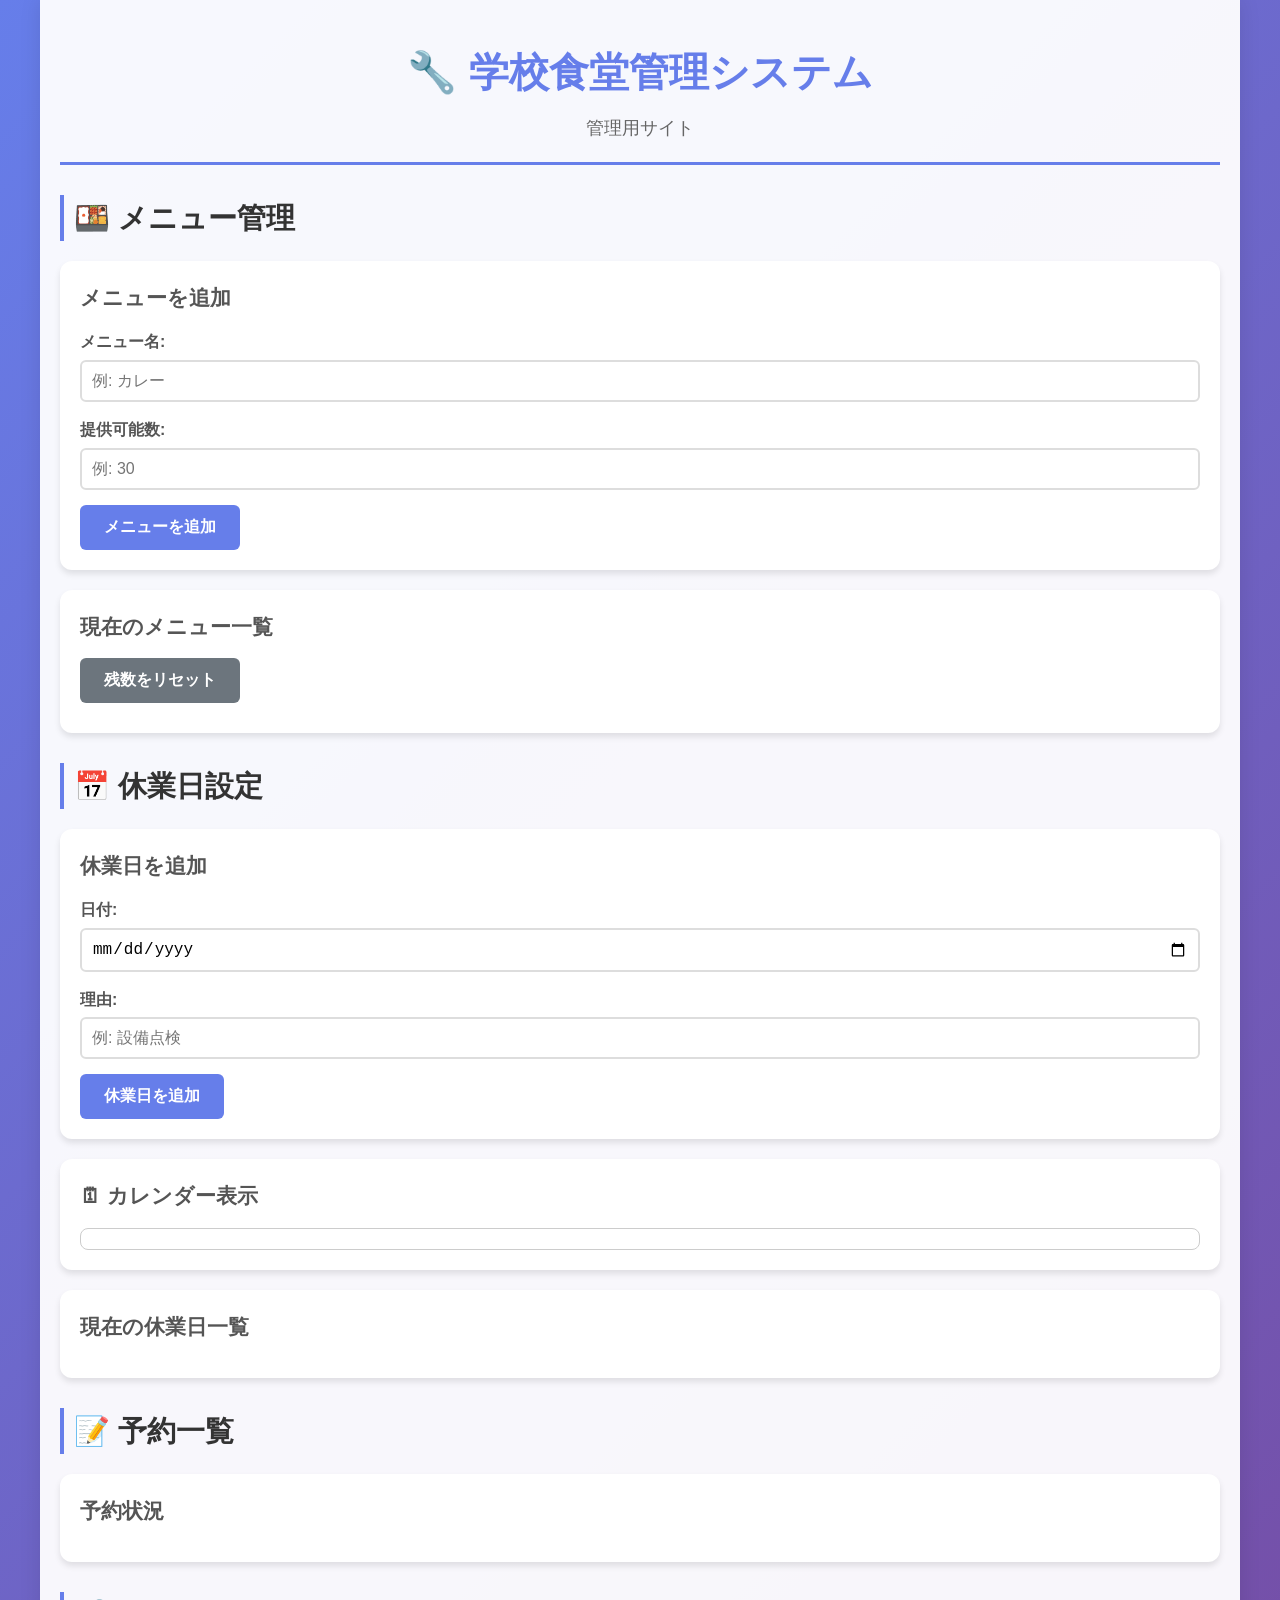
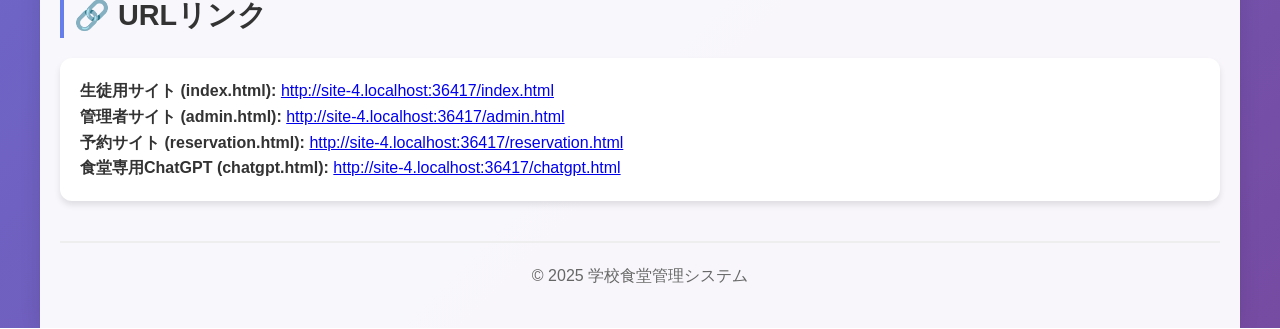
==== admin.html @ 4aa8e53a "Add files via upload" ====
<!DOCTYPE html>
<html lang="ja">
<head>
  <meta charset="UTF-8">
  <meta name="viewport" content="width=device-width, initial-scale=1.0">
  <title>学校食堂 - 管理サイト</title>
  <link rel="stylesheet" href="styles.css">
  <style>
    /* カレンダー用の簡単なデザイン */
    .calendar {
      display: grid;
      grid-template-columns: repeat(7, 1fr);
      gap: 5px;
      text-align: center;
      margin-top: 10px;
      border: 1px solid #ccc;
      padding: 10px;
      border-radius: 8px;
    }
    .calendar div {
      padding: 5px;
    }
    .holiday {
      background-color: #ffcccc;
      border-radius: 6px;
    }
  </style>
</head>
<body>
  <div class="container">
    <header>
      <h1>🔧 学校食堂管理システム</h1>
      <p>管理用サイト</p>
    </header>

    <main>

      <!-- 🔹 メニュー管理 -->
      <section class="admin-section">
        <h2>🍱 メニュー管理</h2>
        <div class="admin-card">
          <h3>メニューを追加</h3>
          <div class="form-group">
            <label for="menu-name">メニュー名:</label>
            <input type="text" id="menu-name" placeholder="例: カレー" required>
          </div>
          <div class="form-group">
            <label for="menu-stock">提供可能数:</label>
            <input type="number" id="menu-stock" placeholder="例: 30" required>
          </div>
          <button onclick="addMenu()" class="btn btn-primary">メニューを追加</button>
        </div>

        <div class="admin-card">
          <h3>現在のメニュー一覧</h3>
          <div style="margin-bottom:10px;">
            <button onclick="resetMenuStocks()" class="btn btn-secondary">残数をリセット</button>
          </div>
          <div id="menu-list"></div>
        </div>
      </section>

      <!-- 🔹 休業日設定 -->
      <section class="admin-section">
        <h2>📅 休業日設定</h2>
        <div class="admin-card">
          <h3>休業日を追加</h3>
          <div class="form-group">
            <label for="holiday-date">日付:</label>
            <input type="date" id="holiday-date" required>
          </div>
          <div class="form-group">
            <label for="holiday-reason">理由:</label>
            <input type="text" id="holiday-reason" placeholder="例: 設備点検" required>
          </div>
          <button onclick="addHoliday()" class="btn btn-primary">休業日を追加</button>
        </div>
  
        <div class="admin-card">
          <h3>🗓 カレンダー表示</h3>
          <div id="calendar" class="calendar"></div>
        </div>

        <div class="admin-card">
          <h3>現在の休業日一覧</h3>
          <div id="holidays-list" class="holidays-list"></div>
        </div>
      </section>

      <!-- 🔹 予約一覧 -->
      <section class="admin-section">
        <h2>📝 予約一覧</h2>
        <div class="admin-card">
          <h3>予約状況</h3>
          <div id="reservations-list"></div>
        </div>
      </section>

      <section class="admin-section">
        <h2>🔗 URLリンク</h2>
        <div id="page-links" class="admin-card"></div>
      </section>

    </main>

    <footer>
      <p>&copy; 2025 学校食堂管理システム</p>
    </footer>
  </div>

  <script>
    // === API ヘルパー ===
    const API_BASE = 'api/';
    async function apiGet(path) {
      const res = await fetch(API_BASE + path, { cache: 'no-store' });
      if (!res.ok) throw new Error('GET failed: ' + path);
      return await res.json();
    }
    async function apiPost(path, data) {
      const res = await fetch(API_BASE + path, {
        method: 'POST',
        headers: { 'Content-Type': 'application/json' },
        body: JSON.stringify(data)
      });
      if (!res.ok) throw new Error('POST failed: ' + path);
      return await res.json();
    }
    // === メニュー管理 ===
    async function loadMenus() {
      const list = document.getElementById("menu-list");
      list.innerHTML = "";
      let menus = await apiGet('menu.php');

      // 既存データの初期在庫フィールドを補完（初回のみ）
      let needsSave = false;
      menus.forEach(m => {
        if (typeof m.initialStock !== 'number' || m.initialStock <= 0) {
          m.initialStock = m.stock;
          needsSave = true;
        }
      });
      if (needsSave) {
        await apiPost('menu.php', menus);
      }

      if (!menus || menus.length === 0) {
        list.innerHTML = "<p>メニューが登録されていません。</p>";
        return;
      }

      menus.forEach((m, i) => {
        const div = document.createElement("div");
        div.className = "menu-item";
        div.innerHTML = `
          <p>🍱 ${m.name}　残り: ${m.stock}食</p>
          <button onclick="deleteMenu(${i})" class="btn btn-danger">削除</button>
        `;
        list.appendChild(div);
      });
    }

    async function addMenu() {
      const name = document.getElementById("menu-name").value.trim();
      const stock = parseInt(document.getElementById("menu-stock").value);
      if (!name || stock <= 0) return alert("メニュー名と提供数を正しく入力してください。");

      const menus = await apiGet('menu.php');
      menus.push({ name, stock, initialStock: stock });
      await apiPost('menu.php', menus);

      document.getElementById("menu-name").value = "";
      document.getElementById("menu-stock").value = "";
      loadMenus();
    }

    async function deleteMenu(index) {
      const menus = await apiGet('menu.php');
      menus.splice(index, 1);
      await apiPost('menu.php', menus);
      loadMenus();
    }

    // === 休業日管理 ===
    async function addHoliday() {
      const date = document.getElementById("holiday-date").value;
      const reason = document.getElementById("holiday-reason").value.trim();
      if (!date || !reason) return alert("日付と理由を入力してください。");

      const holidays = await apiGet('holidays.php');
      holidays.push({ date, reason });
      await apiPost('holidays.php', holidays);

      document.getElementById("holiday-date").value = "";
      document.getElementById("holiday-reason").value = "";
      loadHolidays();
      renderCalendar();
    }

    async function loadHolidays() {
      const holidays = await apiGet('holidays.php');
      const list = document.getElementById("holidays-list");
      list.innerHTML = holidays.length
        ? holidays.map(h => `<p>📅 ${h.date}　📝 ${h.reason}</p>`).join("")
        : "<p>休業日は登録されていません。</p>";
    }

    // === カレンダー表示 ===
    async function renderCalendar() {
      const calendar = document.getElementById("calendar");
      const holidays = await apiGet('holidays.php');
      const today = new Date();
      const year = today.getFullYear();
      const month = today.getMonth(); // 0始まり

      const firstDay = new Date(year, month, 1);
      const lastDay = new Date(year, month + 1, 0);
      const startWeekday = firstDay.getDay();

      calendar.innerHTML = "";

      // 曜日
      ["日","月","火","水","木","金","土"].forEach(d => {
        const div = document.createElement("div");
        div.innerHTML = `<strong>${d}</strong>`;
        calendar.appendChild(div);
      });

      // 空欄
      for (let i = 0; i < startWeekday; i++) {
        const blank = document.createElement("div");
        calendar.appendChild(blank);
      }

      // 日付
      for (let day = 1; day <= lastDay.getDate(); day++) {
        const dateStr = `${year}-${String(month + 1).padStart(2,"0")}-${String(day).padStart(2,"0")}`;
        const div = document.createElement("div");
        const isHoliday = holidays.some(h => h.date === dateStr);
        div.textContent = day;
        if (isHoliday) div.classList.add("holiday");
        calendar.appendChild(div);
      }
    }

    // === 予約一覧 ===
    async function loadReservations() {
      const reservations = await apiGet('reservations.php');
      const list = document.getElementById("reservations-list");
      list.innerHTML = reservations.length
        ? reservations.map(r => `<p>👤 ${r.name} 🍽️ ${r.food}</p>`).join("")
        : "<p>予約はありません。</p>";
    }

    // === 残数リセット ===
    async function resetMenuStocks() {
  if (!confirm('本当にリセットしますか？\n全メニューの残数を初期値に戻します。')) {
    return;
  }

      let menus = await apiGet('menu.php');

  if (menus.length === 0) {
    alert("メニューがありません。");
    return;
  }

  // 🔹 initialStock が存在しない古いデータのための補完
  menus = menus.map(m => {
    // もし initialStock が無ければ、現在の stock を初期値として保存
    if (typeof m.initialStock !== "number" || m.initialStock <= 0) {
      m.initialStock = m.stock;
    }
    // リセット処理：残数を初期値に戻す
    m.stock = m.initialStock;
    return m;
  });

      await apiPost('menu.php', menus);

  // メニューを再読み込み
  loadMenus();

  alert("全メニューの残数を初期値にリセットしました。");
}


    // === 起動時 ===
    function renderLinks() {
      const base = window.location.href.replace(/[^/]*$/, '');
      const pages = [
        { name: '生徒用サイト (index.html)', file: 'index.html' },
        { name: '管理者サイト (admin.html)', file: 'admin.html' },
        { name: '予約サイト (reservation.html)', file: 'reservation.html' },
        { name: '食堂専用ChatGPT (chatgpt.html)', file: 'chatgpt.html' }
      ];
      const linksDiv = document.getElementById('page-links');
      if (!linksDiv) return;
      linksDiv.innerHTML = pages.map(p => {
        const url = base + p.file;
        return `<p><strong>${p.name}:</strong> <a href="${url}">${url}</a></p>`;
      }).join('');
    }

    window.onload = function() {
      loadMenus();
      loadHolidays();
      loadReservations();
      renderCalendar();
      renderLinks();
    };
  </script>
</body>
</html>
---- styles.css ----
/* 基本スタイル */
* {
    margin: 0;
    padding: 0;
    box-sizing: border-box;
}

body {
    font-family: 'Segoe UI', Tahoma, Geneva, Verdana, sans-serif;
    line-height: 1.6;
    color: #333;
    background: linear-gradient(135deg, #667eea 0%, #764ba2 100%);
    min-height: 100vh;
}

.container {
    max-width: 1200px;
    margin: 0 auto;
    padding: 20px;
    background: rgba(255, 255, 255, 0.95);
    min-height: 100vh;
    box-shadow: 0 0 20px rgba(0, 0, 0, 0.1);
}

/* ヘッダー */
header {
    text-align: center;
    margin-bottom: 30px;
    padding: 20px 0;
    border-bottom: 3px solid #667eea;
}

header h1 {
    font-size: 2.5rem;
    color: #667eea;
    margin-bottom: 10px;
}

header p {
    font-size: 1.1rem;
    color: #666;
}

/* セクション */
section {
    margin-bottom: 30px;
}

h2 {
    font-size: 1.8rem;
    color: #333;
    margin-bottom: 20px;
    padding-left: 10px;
    border-left: 4px solid #667eea;
}

h3 {
    font-size: 1.3rem;
    color: #555;
    margin-bottom: 15px;
}

/* カード */
.status-card, .link-card, .info-card, .admin-card {
    background: white;
    border-radius: 12px;
    padding: 20px;
    margin-bottom: 20px;
    box-shadow: 0 4px 6px rgba(0, 0, 0, 0.1);
    transition: transform 0.3s ease, box-shadow 0.3s ease;
}

.status-card:hover, .link-card:hover, .info-card:hover, .admin-card:hover {
    transform: translateY(-2px);
    box-shadow: 0 6px 12px rgba(0, 0, 0, 0.15);
}

/* ステータス表示 */
.status-open {
    color: #28a745;
    font-weight: bold;
    font-size: 1.2rem;
}

.status-closed {
    color: #dc3545;
    font-weight: bold;
    font-size: 1.2rem;
}

.status-holiday {
    color: #ffc107;
    font-weight: bold;
    font-size: 1.2rem;
}

/* リンクカード */
.link-cards {
    display: grid;
    grid-template-columns: repeat(auto-fit, minmax(300px, 1fr));
    gap: 20px;
}

.link-card {
    text-decoration: none;
    color: inherit;
    display: block;
    text-align: center;
}

.link-card:hover {
    text-decoration: none;
    color: inherit;
}

.link-icon {
    font-size: 3rem;
    margin-bottom: 15px;
}

.link-card h3 {
    color: #667eea;
    margin-bottom: 10px;
}

.link-card p {
    color: #666;
    font-size: 0.9rem;
}

/* フォーム */
.form-group {
    margin-bottom: 15px;
}

.form-group label {
    display: block;
    margin-bottom: 5px;
    font-weight: bold;
    color: #555;
}

.form-group input,
.form-group textarea {
    width: 100%;
    padding: 10px;
    border: 2px solid #ddd;
    border-radius: 6px;
    font-size: 1rem;
    transition: border-color 0.3s ease;
}

.form-group input:focus,
.form-group textarea:focus {
    outline: none;
    border-color: #667eea;
}

/* ボタン */
.btn {
    padding: 12px 24px;
    border: none;
    border-radius: 6px;
    font-size: 1rem;
    font-weight: bold;
    cursor: pointer;
    transition: all 0.3s ease;
    text-decoration: none;
    display: inline-block;
    text-align: center;
}

.btn-primary {
    background: #667eea;
    color: white;
}

.btn-primary:hover {
    background: #5a6fd8;
    transform: translateY(-1px);
}

.btn-secondary {
    background: #6c757d;
    color: white;
}

.btn-secondary:hover {
    background: #5a6268;
    transform: translateY(-1px);
}

/* 休業日リスト */
.holidays-list {
    max-height: 300px;
    overflow-y: auto;
}

.holiday-item {
    display: flex;
    justify-content: space-between;
    align-items: center;
    padding: 10px;
    border: 1px solid #ddd;
    border-radius: 6px;
    margin-bottom: 10px;
    background: #f8f9fa;
}

.holiday-info {
    flex: 1;
}

.holiday-date {
    font-weight: bold;
    color: #dc3545;
}

.holiday-reason {
    color: #666;
    font-size: 0.9rem;
}

.delete-btn {
    background: #dc3545;
    color: white;
    border: none;
    padding: 5px 10px;
    border-radius: 4px;
    cursor: pointer;
    font-size: 0.8rem;
}

.delete-btn:hover {
    background: #c82333;
}

/* 予約リスト */
.reservations-list {
    max-height: 400px;
    overflow-y: auto;
}

.reservation-item {
    padding: 15px;
    border: 1px solid #ddd;
    border-radius: 6px;
    margin-bottom: 10px;
    background: #f8f9fa;
}

.reservation-time {
    font-weight: bold;
    color: #667eea;
}

.reservation-details {
    margin-top: 5px;
    color: #666;
}

.food-item {
    color: #667eea;
    font-weight: bold;
    background: #f0f4ff;
    padding: 2px 8px;
    border-radius: 12px;
    font-size: 0.9rem;
}

/* チャット */
.chat-section {
    margin-bottom: 30px;
}

.chat-container {
    height: 400px;
    border: 2px solid #ddd;
    border-radius: 12px;
    padding: 20px;
    margin-bottom: 20px;
    overflow-y: auto;
    background: #f8f9fa;
}

.chat-message {
    margin-bottom: 15px;
    display: flex;
}

.bot-message {
    justify-content: flex-start;
}

.user-message {
    justify-content: flex-end;
}

.message-content {
    max-width: 70%;
    padding: 12px 16px;
    border-radius: 18px;
    word-wrap: break-word;
}

.bot-message .message-content {
    background: #e9ecef;
    color: #333;
}

.user-message .message-content {
    background: #667eea;
    color: white;
}

.chat-input-container {
    display: flex;
    gap: 10px;
}

#chat-input {
    flex: 1;
    padding: 12px;
    border: 2px solid #ddd;
    border-radius: 25px;
    font-size: 1rem;
}

#chat-input:focus {
    outline: none;
    border-color: #667eea;
}

/* クイック質問 */
.quick-questions {
    margin-top: 20px;
}

.quick-question-buttons {
    display: flex;
    flex-wrap: wrap;
    gap: 10px;
}

.quick-btn {
    background: #f8f9fa;
    border: 2px solid #ddd;
    padding: 10px 15px;
    border-radius: 20px;
    cursor: pointer;
    transition: all 0.3s ease;
    font-size: 0.9rem;
}

.quick-btn:hover {
    background: #667eea;
    color: white;
    border-color: #667eea;
}

/* ローディング */
.loading {
    text-align: center;
    color: #666;
    font-style: italic;
}

/* フッター */
footer {
    text-align: center;
    margin-top: 40px;
    padding: 20px 0;
    border-top: 2px solid #eee;
    color: #666;
}

.back-link {
    color: #667eea;
    text-decoration: none;
    font-weight: bold;
}

.back-link:hover {
    text-decoration: underline;
}

/* レスポンシブデザイン */
@media (max-width: 768px) {
    .container {
        padding: 10px;
    }
    
    header h1 {
        font-size: 2rem;
    }
    
    .link-cards {
        grid-template-columns: 1fr;
    }
    
    .chat-input-container {
        flex-direction: column;
    }
    
    .quick-question-buttons {
        flex-direction: column;
    }
    
    .holiday-item {
        flex-direction: column;
        align-items: flex-start;
        gap: 10px;
    }
}

/* 予約フォーム */
.reservation-section {
    display: grid;
    grid-template-columns: 2fr 1fr;
    gap: 30px;
    margin-bottom: 30px;
}

.reservation-card {
    background: white;
    border-radius: 12px;
    padding: 25px;
    box-shadow: 0 4px 6px rgba(0, 0, 0, 0.1);
}

.form-actions {
    display: flex;
    gap: 15px;
    margin-top: 25px;
}

.form-actions .btn {
    flex: 1;
}

.info-content ul {
    margin: 10px 0;
    padding-left: 20px;
}

.info-content li {
    margin-bottom: 5px;
}

/* アニメーション */
@keyframes fadeIn {
    from {
        opacity: 0;
        transform: translateY(20px);
    }
    to {
        opacity: 1;
        transform: translateY(0);
    }
}

.status-card, .link-card, .info-card, .admin-card, .reservation-card {
    animation: fadeIn 0.6s ease-out;
}

/* カレンダー */
.calendar-container {
    margin-top: 20px;
}

.calendar-header {
    text-align: center;
    margin-bottom: 20px;
}

.calendar-header h4 {
    color: #667eea;
    font-size: 1.5rem;
    margin: 0;
}

.calendar-grid {
    border: 2px solid #ddd;
    border-radius: 8px;
    overflow: hidden;
}

.calendar-weekdays {
    display: grid;
    grid-template-columns: repeat(7, 1fr);
    background: #667eea;
    color: white;
}

.calendar-weekday {
    padding: 10px;
    text-align: center;
    font-weight: bold;
    border-right: 1px solid rgba(255, 255, 255, 0.3);
}

.calendar-weekday:last-child {
    border-right: none;
}

.calendar-days {
    display: grid;
    grid-template-columns: repeat(7, 1fr);
}

.calendar-day {
    padding: 15px 10px;
    text-align: center;
    border-right: 1px solid #ddd;
    border-bottom: 1px solid #ddd;
    min-height: 60px;
    display: flex;
    flex-direction: column;
    justify-content: center;
    align-items: center;
    font-size: 0.9rem;
}

.calendar-day:nth-child(7n) {
    border-right: none;
}

.calendar-day.empty {
    background: #f8f9fa;
    color: #ccc;
}

.calendar-day.weekday {
    background: white;
    color: #333;
}

.calendar-day.saturday {
    background: #e3f2fd;
    color: #1976d2;
}

.calendar-day.sunday {
    background: #ffebee;
    color: #d32f2f;
}

.calendar-day.holiday {
    background: #fff3e0;
    color: #f57c00;
    font-weight: bold;
}

.calendar-day.holiday small {
    font-size: 0.7rem;
    margin-top: 2px;
    display: block;
}

/* レスポンシブデザイン - カレンダー */
@media (max-width: 768px) {
    .calendar-day {
        padding: 10px 5px;
        min-height: 50px;
        font-size: 0.8rem;
    }
    
    .calendar-weekday {
        padding: 8px 5px;
        font-size: 0.9rem;
    }
}
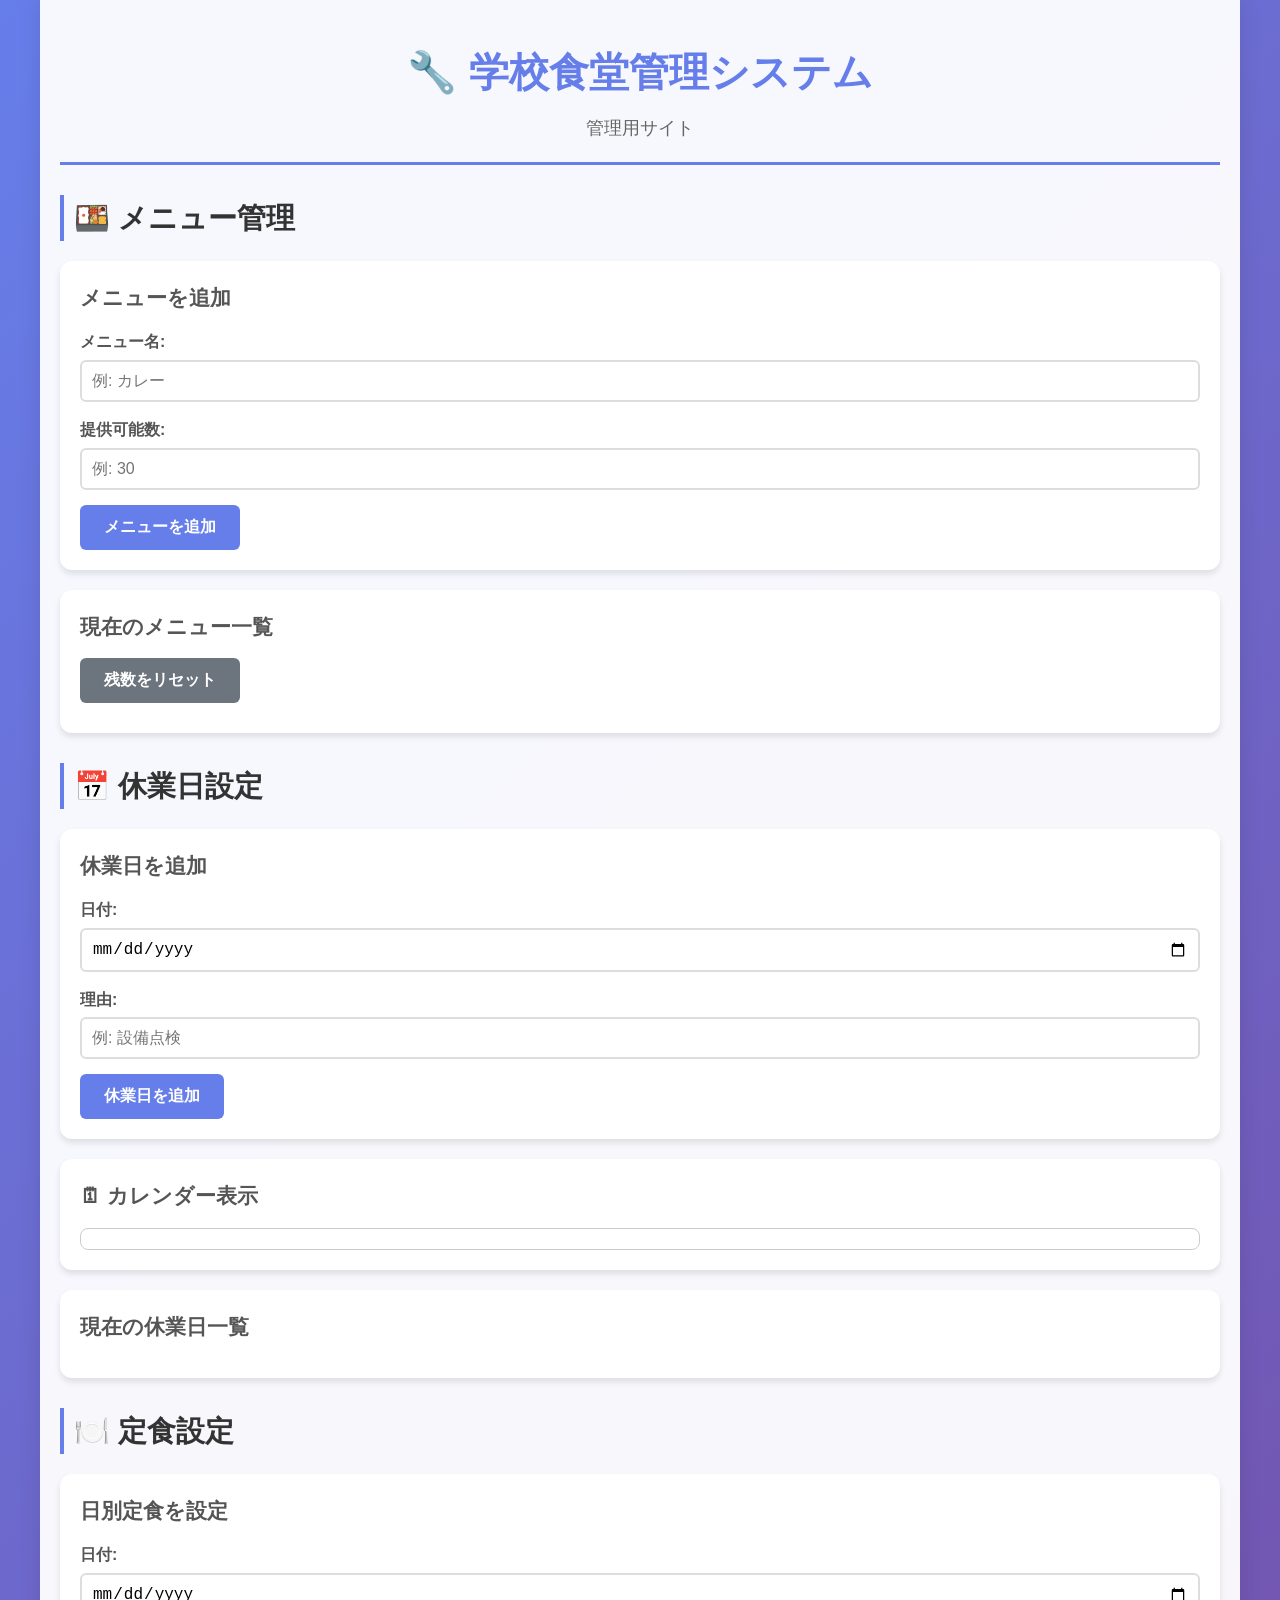
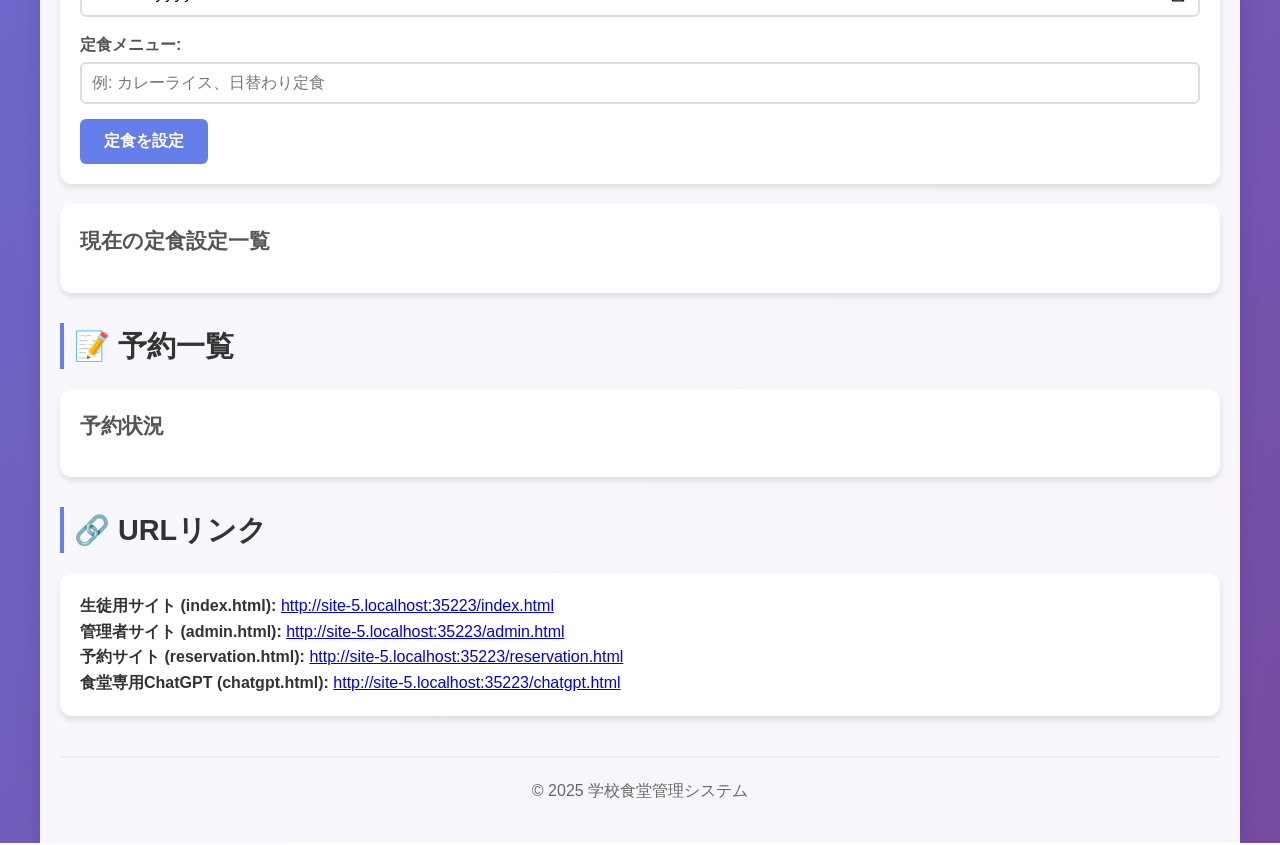
==== commit 7ce1a189: "Add files via upload" ====
--- a/admin.html
+++ b/admin.html
@@ -1,5 +1,6 @@
 <!DOCTYPE html>
 <html lang="ja">
+
 <head>
   <meta charset="UTF-8">
   <meta name="viewport" content="width=device-width, initial-scale=1.0">
@@ -17,15 +18,18 @@
       padding: 10px;
       border-radius: 8px;
     }
+
     .calendar div {
       padding: 5px;
     }
+
     .holiday {
       background-color: #ffcccc;
       border-radius: 6px;
     }
   </style>
 </head>
+
 <body>
   <div class="container">
     <header>
@@ -75,7 +79,7 @@
           </div>
           <button onclick="addHoliday()" class="btn btn-primary">休業日を追加</button>
         </div>
-  
+
         <div class="admin-card">
           <h3>🗓 カレンダー表示</h3>
           <div id="calendar" class="calendar"></div>
@@ -84,6 +88,28 @@
         <div class="admin-card">
           <h3>現在の休業日一覧</h3>
           <div id="holidays-list" class="holidays-list"></div>
+        </div>
+      </section>
+
+      <!-- 🔹 定食設定 -->
+      <section class="admin-section">
+        <h2>🍽️ 定食設定</h2>
+        <div class="admin-card">
+          <h3>日別定食を設定</h3>
+          <div class="form-group">
+            <label for="daily-menu-date">日付:</label>
+            <input type="date" id="daily-menu-date" required>
+          </div>
+          <div class="form-group">
+            <label for="daily-menu-food">定食メニュー:</label>
+            <input type="text" id="daily-menu-food" placeholder="例: カレーライス、日替わり定食" required>
+          </div>
+          <button onclick="addDailyMenu()" class="btn btn-primary">定食を設定</button>
+        </div>
+
+        <div class="admin-card">
+          <h3>現在の定食設定一覧</h3>
+          <div id="daily-menu-list"></div>
         </div>
       </section>
 
@@ -199,15 +225,41 @@
     async function loadHolidays() {
       const holidays = await apiGet('holidays.php');
       const list = document.getElementById("holidays-list");
-      list.innerHTML = holidays.length
-        ? holidays.map(h => `<p>📅 ${h.date}　📝 ${h.reason}</p>`).join("")
-        : "<p>休業日は登録されていません。</p>";
+
+      if (!holidays || holidays.length === 0) {
+        list.innerHTML = "<p>休業日は登録されていません。</p>";
+        return;
+      }
+
+      // 日付順にソート
+      const sortedHolidays = holidays.sort((a, b) => a.date.localeCompare(b.date));
+
+      list.innerHTML = sortedHolidays.map((h, i) => {
+        const div = document.createElement("div");
+        div.className = "menu-item";
+        div.innerHTML = `
+          <p>📅 ${h.date}　📝 ${h.reason}</p>
+          <button onclick="deleteHoliday(${i})" class="btn btn-danger">削除</button>
+        `;
+        return div.outerHTML;
+      }).join('');
+    }
+
+    async function deleteHoliday(index) {
+      if (!confirm('この休業日を削除しますか？')) return;
+
+      const holidays = await apiGet('holidays.php');
+      holidays.splice(index, 1);
+      await apiPost('holidays.php', holidays);
+      loadHolidays();
+      renderCalendar();
     }
 
     // === カレンダー表示 ===
     async function renderCalendar() {
       const calendar = document.getElementById("calendar");
       const holidays = await apiGet('holidays.php');
+      const dailyMenus = await apiGet('daily-menu.php');
       const today = new Date();
       const year = today.getFullYear();
       const month = today.getMonth(); // 0始まり
@@ -219,7 +271,7 @@
       calendar.innerHTML = "";
 
       // 曜日
-      ["日","月","火","水","木","金","土"].forEach(d => {
+      ["日", "月", "火", "水", "木", "金", "土"].forEach(d => {
         const div = document.createElement("div");
         div.innerHTML = `<strong>${d}</strong>`;
         calendar.appendChild(div);
@@ -233,55 +285,147 @@
 
       // 日付
       for (let day = 1; day <= lastDay.getDate(); day++) {
-        const dateStr = `${year}-${String(month + 1).padStart(2,"0")}-${String(day).padStart(2,"0")}`;
+        const dateStr = `${year}-${String(month + 1).padStart(2, "0")}-${String(day).padStart(2, "0")}`;
         const div = document.createElement("div");
-        const isHoliday = holidays.some(h => h.date === dateStr);
+        const holiday = holidays.find(h => h.date === dateStr);
+        const dailyMenu = dailyMenus.find(m => m.date === dateStr);
+        const isHoliday = !!holiday;
         div.textContent = day;
-        if (isHoliday) div.classList.add("holiday");
+        if (isHoliday) {
+          div.classList.add("holiday");
+        } else if (dailyMenu) {
+          div.innerHTML = `${day}<br><small>${dailyMenu.food}</small>`;
+        }
         calendar.appendChild(div);
       }
+    }
+
+    // === 定食設定 ===
+    async function addDailyMenu() {
+      const date = document.getElementById("daily-menu-date").value;
+      const food = document.getElementById("daily-menu-food").value;
+      if (!date || !food) return alert("日付と定食メニューを選択してください。");
+
+      const dailyMenus = await apiGet('daily-menu.php');
+
+      // 同じ日付の設定がある場合は更新、なければ追加
+      const existingIndex = dailyMenus.findIndex(m => m.date === date);
+      if (existingIndex >= 0) {
+        dailyMenus[existingIndex].food = food;
+      } else {
+        dailyMenus.push({ date, food });
+      }
+
+      await apiPost('daily-menu.php', dailyMenus);
+
+      document.getElementById("daily-menu-date").value = "";
+      document.getElementById("daily-menu-food").value = "";
+      loadDailyMenus();
+      renderCalendar();
+    }
+
+    async function loadDailyMenus() {
+      const dailyMenus = await apiGet('daily-menu.php');
+      const list = document.getElementById("daily-menu-list");
+
+      if (!dailyMenus || dailyMenus.length === 0) {
+        list.innerHTML = "<p>定食設定はありません。</p>";
+        return;
+      }
+
+      // 日付順にソート
+      const sortedMenus = dailyMenus.sort((a, b) => a.date.localeCompare(b.date));
+
+      list.innerHTML = sortedMenus.map(m => {
+        const div = document.createElement("div");
+        div.className = "menu-item";
+        div.innerHTML = `
+          <p>📅 ${m.date}　🍽️ ${m.food}</p>
+          <button onclick="deleteDailyMenu('${m.date}')" class="btn btn-danger">削除</button>
+        `;
+        return div.outerHTML;
+      }).join('');
+    }
+
+    async function deleteDailyMenu(date) {
+      if (!confirm('この定食設定を削除しますか？')) return;
+
+      const dailyMenus = await apiGet('daily-menu.php');
+      const filtered = dailyMenus.filter(m => m.date !== date);
+      await apiPost('daily-menu.php', filtered);
+      loadDailyMenus();
+      renderCalendar();
     }
 
     // === 予約一覧 ===
     async function loadReservations() {
       const reservations = await apiGet('reservations.php');
       const list = document.getElementById("reservations-list");
-      list.innerHTML = reservations.length
-        ? reservations.map(r => `<p>👤 ${r.name} 🍽️ ${r.food}</p>`).join("")
-        : "<p>予約はありません。</p>";
+
+      if (!reservations || reservations.length === 0) {
+        list.innerHTML = "<p>予約はありません。</p>";
+        return;
+      }
+
+      // メニュー別にグループ化し、重複する名前を削除
+      const grouped = {};
+      reservations.forEach(r => {
+        if (!grouped[r.food]) grouped[r.food] = new Set();
+        grouped[r.food].add(r.name);
+      });
+
+      // 各グループ内で名前順にソート
+      Object.keys(grouped).forEach(food => {
+        const uniqueNames = Array.from(grouped[food]).sort((a, b) => a.localeCompare(b, 'ja'));
+        grouped[food] = uniqueNames;
+      });
+
+      // メニュー名順にソートして表示
+      const sortedFoods = Object.keys(grouped).sort();
+      list.innerHTML = sortedFoods.map(food => {
+        const people = grouped[food].join('、');
+        const count = grouped[food].length;
+        return `
+          <div style="margin-bottom: 15px; padding: 10px; border: 1px solid #ddd; border-radius: 8px;">
+            <h3 style="margin: 0 0 8px 0; font-size: 18px; color: #333;">🍽️ ${food}</h3>
+            <p style="margin: 0 0 5px 0; font-size: 16px;">${people}</p>
+            <p style="margin: 0; font-size: 20px; font-weight: bold; color: #e74c3c;">👥 ${count}人</p>
+          </div>
+        `;
+      }).join('');
     }
 
     // === 残数リセット ===
     async function resetMenuStocks() {
-  if (!confirm('本当にリセットしますか？\n全メニューの残数を初期値に戻します。')) {
-    return;
-  }
+      if (!confirm('本当にリセットしますか？\n全メニューの残数を初期値に戻します。')) {
+        return;
+      }
 
       let menus = await apiGet('menu.php');
 
-  if (menus.length === 0) {
-    alert("メニューがありません。");
-    return;
-  }
-
-  // 🔹 initialStock が存在しない古いデータのための補完
-  menus = menus.map(m => {
-    // もし initialStock が無ければ、現在の stock を初期値として保存
-    if (typeof m.initialStock !== "number" || m.initialStock <= 0) {
-      m.initialStock = m.stock;
-    }
-    // リセット処理：残数を初期値に戻す
-    m.stock = m.initialStock;
-    return m;
-  });
+      if (menus.length === 0) {
+        alert("メニューがありません。");
+        return;
+      }
+
+      // 🔹 initialStock が存在しない古いデータのための補完
+      menus = menus.map(m => {
+        // もし initialStock が無ければ、現在の stock を初期値として保存
+        if (typeof m.initialStock !== "number" || m.initialStock <= 0) {
+          m.initialStock = m.stock;
+        }
+        // リセット処理：残数を初期値に戻す
+        m.stock = m.initialStock;
+        return m;
+      });
 
       await apiPost('menu.php', menus);
 
-  // メニューを再読み込み
-  loadMenus();
-
-  alert("全メニューの残数を初期値にリセットしました。");
-}
+      // メニューを再読み込み
+      loadMenus();
+
+      alert("全メニューの残数を初期値にリセットしました。");
+    }
 
 
     // === 起動時 ===
@@ -301,13 +445,15 @@
       }).join('');
     }
 
-    window.onload = function() {
+    window.onload = function () {
       loadMenus();
       loadHolidays();
+      loadDailyMenus();
       loadReservations();
       renderCalendar();
       renderLinks();
     };
   </script>
 </body>
-</html>
+
+</html>
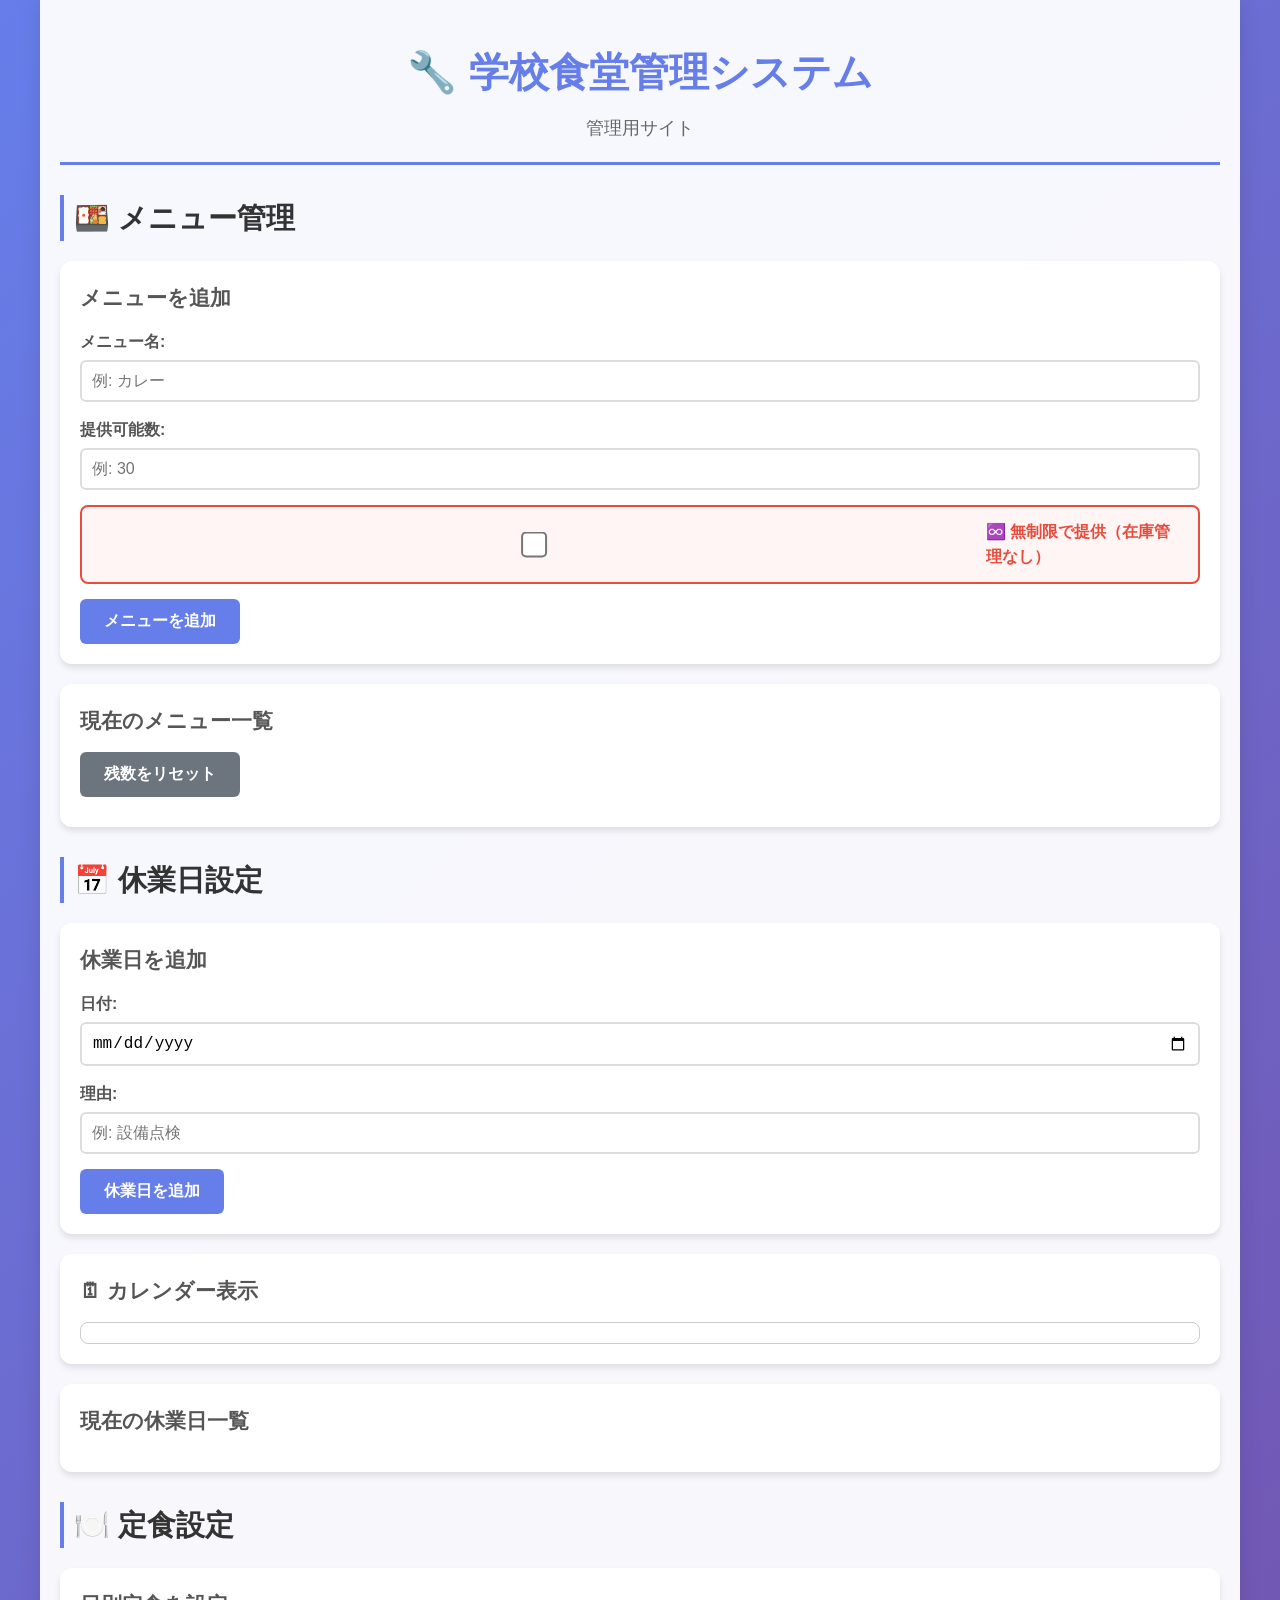
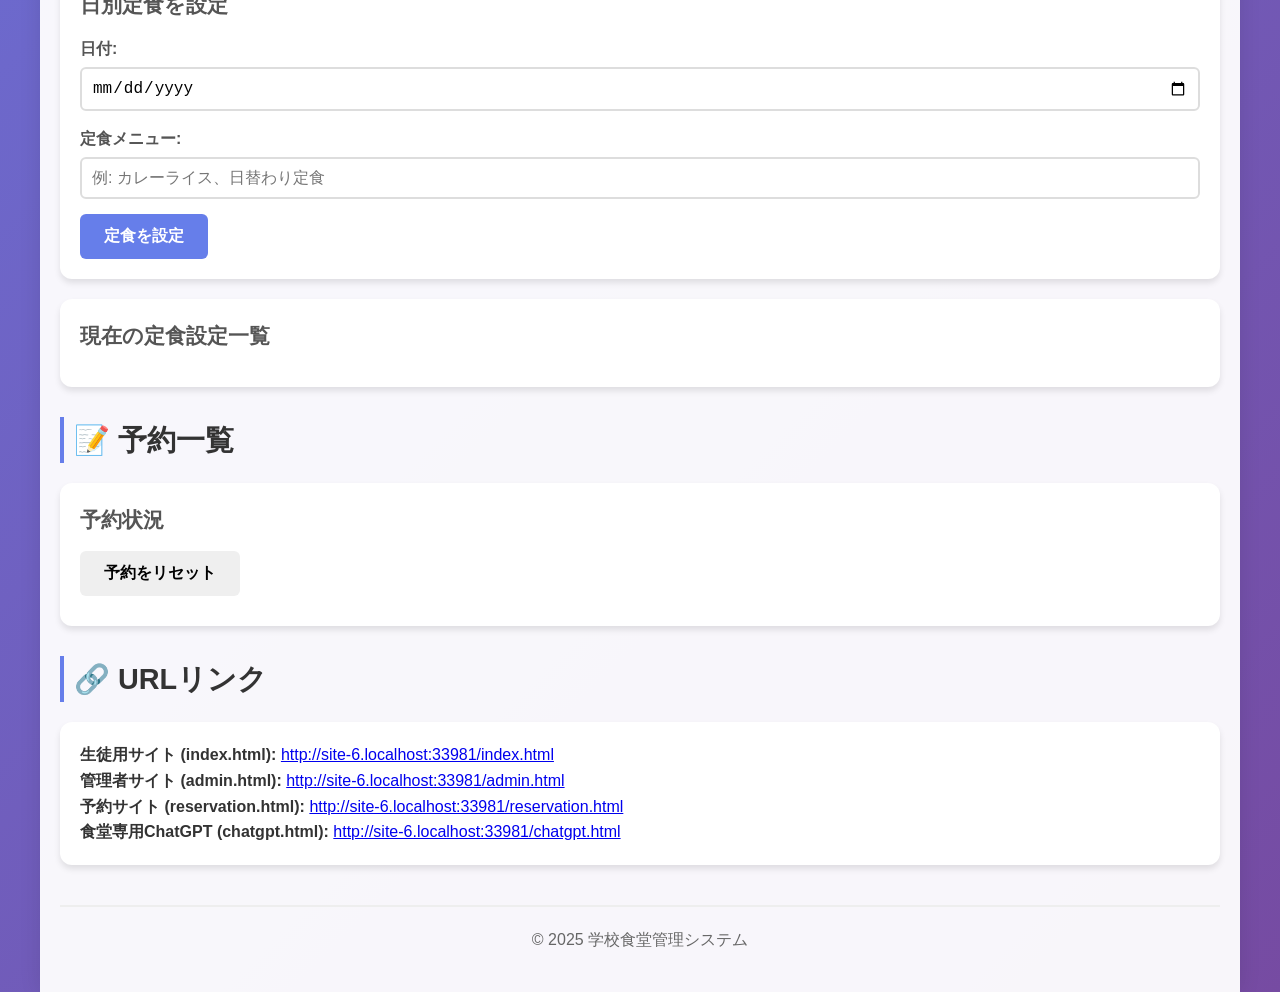
==== commit 76ad7633: "Add files via upload" ====
--- a/admin.html
+++ b/admin.html
@@ -50,7 +50,15 @@
           </div>
           <div class="form-group">
             <label for="menu-stock">提供可能数:</label>
-            <input type="number" id="menu-stock" placeholder="例: 30" required>
+            <input type="number" id="menu-stock" placeholder="例: 30">
+          </div>
+          <div class="form-group">
+            <label
+              style="display: flex; align-items: center; font-weight: bold; color: #e74c3c; font-size: 16px; padding: 12px; background-color: #fff5f5; border: 2px solid #e74c3c; border-radius: 8px; cursor: pointer; transition: all 0.3s ease;">
+              <input type="checkbox" id="unlimited-stock" onchange="toggleStockInput()"
+                style="margin-right: 12px; transform: scale(2.0); cursor: pointer;">
+              ♾️ 無制限で提供（在庫管理なし）
+            </label>
           </div>
           <button onclick="addMenu()" class="btn btn-primary">メニューを追加</button>
         </div>
@@ -118,6 +126,9 @@
         <h2>📝 予約一覧</h2>
         <div class="admin-card">
           <h3>予約状況</h3>
+          <div style="margin-bottom:10px;">
+            <button onclick="resetReservations()" class="btn btn-danger">予約をリセット</button>
+          </div>
           <div id="reservations-list"></div>
         </div>
       </section>
@@ -152,6 +163,20 @@
       return await res.json();
     }
     // === メニュー管理 ===
+    function toggleStockInput() {
+      const stockInput = document.getElementById("menu-stock");
+      const unlimitedCheckbox = document.getElementById("unlimited-stock");
+
+      if (unlimitedCheckbox.checked) {
+        stockInput.disabled = true;
+        stockInput.value = "";
+        stockInput.placeholder = "無制限";
+      } else {
+        stockInput.disabled = false;
+        stockInput.placeholder = "例: 30";
+      }
+    }
+
     async function loadMenus() {
       const list = document.getElementById("menu-list");
       list.innerHTML = "";
@@ -177,8 +202,9 @@
       menus.forEach((m, i) => {
         const div = document.createElement("div");
         div.className = "menu-item";
+        const stockDisplay = m.stock === -1 ? "無制限" : `${m.stock}食`;
         div.innerHTML = `
-          <p>🍱 ${m.name}　残り: ${m.stock}食</p>
+          <p>🍱 ${m.name}　残り: ${stockDisplay}</p>
           <button onclick="deleteMenu(${i})" class="btn btn-danger">削除</button>
         `;
         list.appendChild(div);
@@ -187,15 +213,30 @@
 
     async function addMenu() {
       const name = document.getElementById("menu-name").value.trim();
-      const stock = parseInt(document.getElementById("menu-stock").value);
-      if (!name || stock <= 0) return alert("メニュー名と提供数を正しく入力してください。");
+      const unlimitedCheckbox = document.getElementById("unlimited-stock");
+      const stockInput = document.getElementById("menu-stock");
+
+      if (!name) return alert("メニュー名を入力してください。");
+
+      let stock, initialStock;
+      if (unlimitedCheckbox.checked) {
+        stock = -1; // 無制限を-1で表現
+        initialStock = -1;
+      } else {
+        stock = parseInt(stockInput.value);
+        if (!stock || stock <= 0) return alert("提供数を正しく入力してください。");
+        initialStock = stock;
+      }
 
       const menus = await apiGet('menu.php');
-      menus.push({ name, stock, initialStock: stock });
+      menus.push({ name, stock, initialStock });
       await apiPost('menu.php', menus);
 
       document.getElementById("menu-name").value = "";
       document.getElementById("menu-stock").value = "";
+      document.getElementById("unlimited-stock").checked = false;
+      stockInput.disabled = false;
+      stockInput.placeholder = "例: 30";
       loadMenus();
     }
 
@@ -251,8 +292,10 @@
       const holidays = await apiGet('holidays.php');
       holidays.splice(index, 1);
       await apiPost('holidays.php', holidays);
+
+      // カレンダーを再描画してから休業日一覧を更新
+      await renderCalendar();
       loadHolidays();
-      renderCalendar();
     }
 
     // === カレンダー表示 ===
@@ -395,6 +438,17 @@
       }).join('');
     }
 
+    // === 予約リセット ===
+    async function resetReservations() {
+      if (!confirm('本当にリセットしますか？\n全ての予約データが削除されます。')) {
+        return;
+      }
+
+      await apiPost('reservations.php', []);
+      loadReservations();
+      alert("全ての予約をリセットしました。");
+    }
+
     // === 残数リセット ===
     async function resetMenuStocks() {
       if (!confirm('本当にリセットしますか？\n全メニューの残数を初期値に戻します。')) {
@@ -414,7 +468,7 @@
         if (typeof m.initialStock !== "number" || m.initialStock <= 0) {
           m.initialStock = m.stock;
         }
-        // リセット処理：残数を初期値に戻す
+        // リセット処理：残数を初期値に戻す（無制限の場合は-1のまま）
         m.stock = m.initialStock;
         return m;
       });
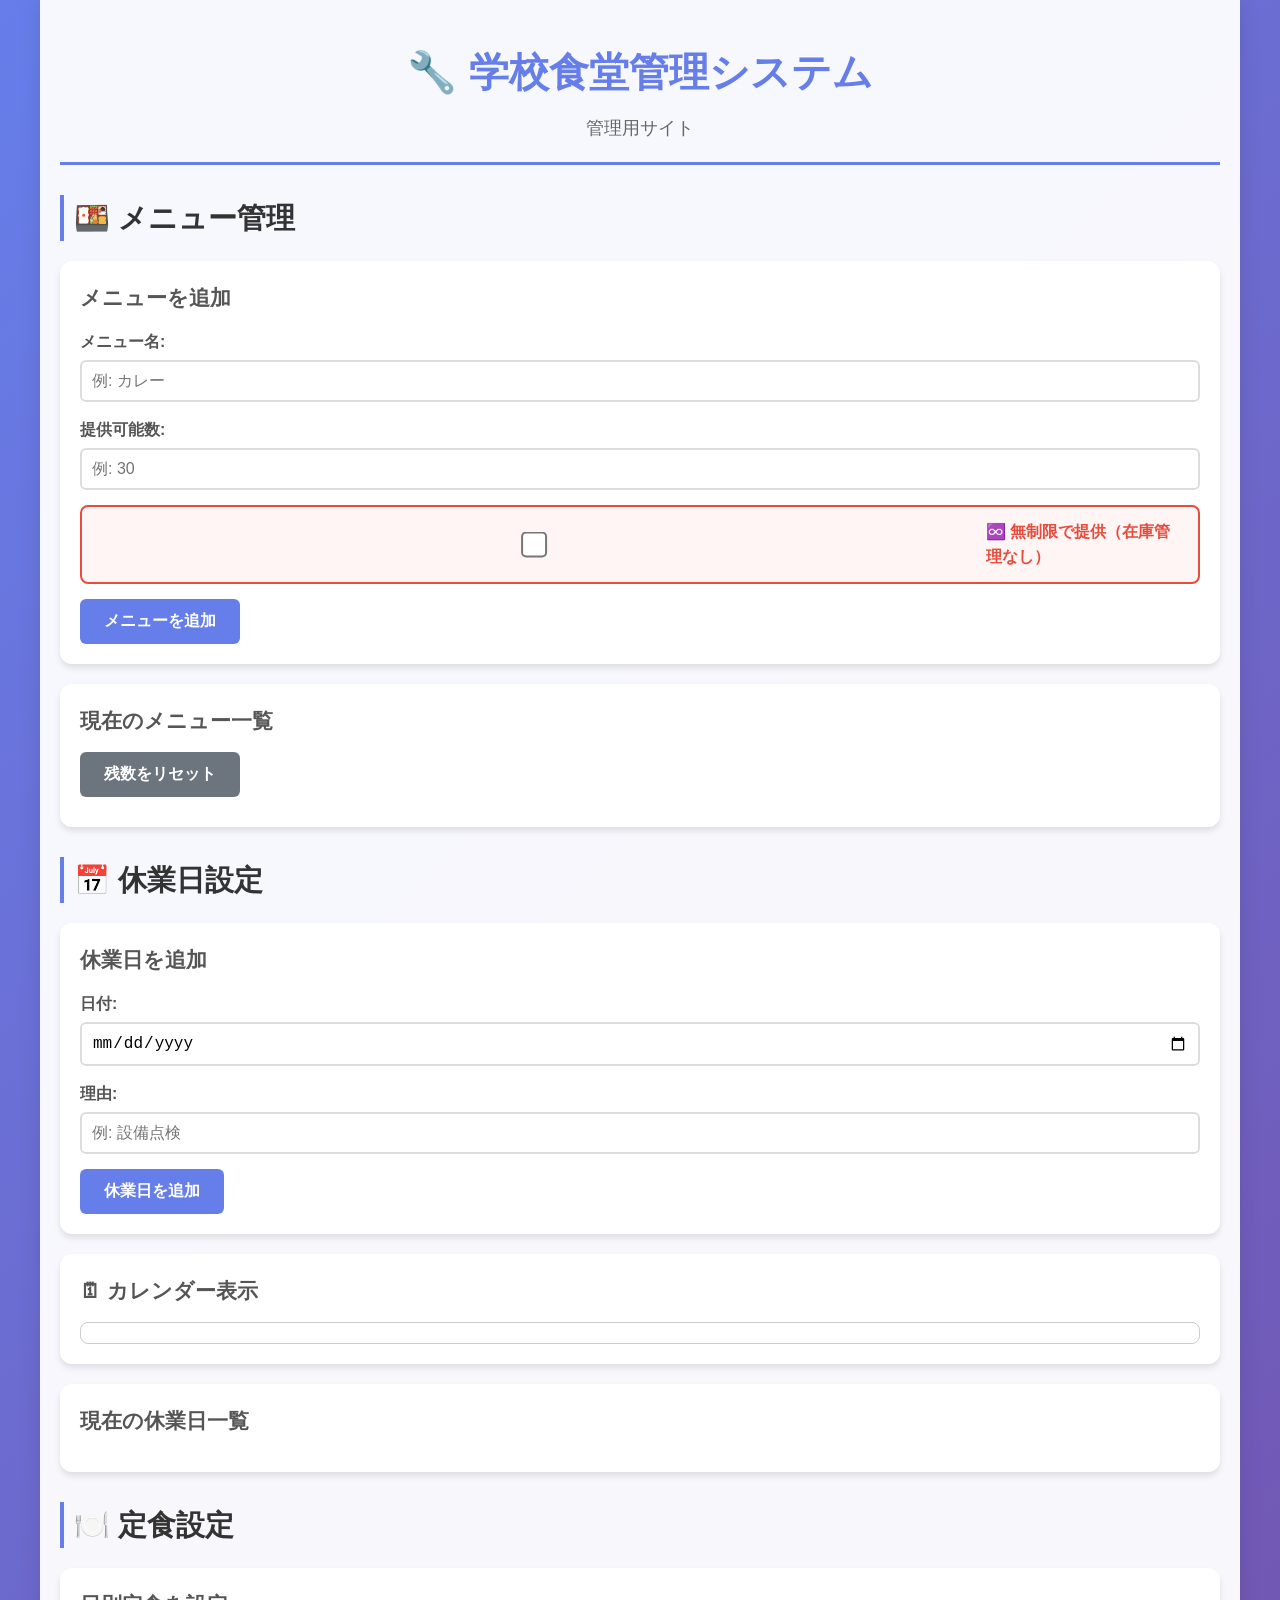
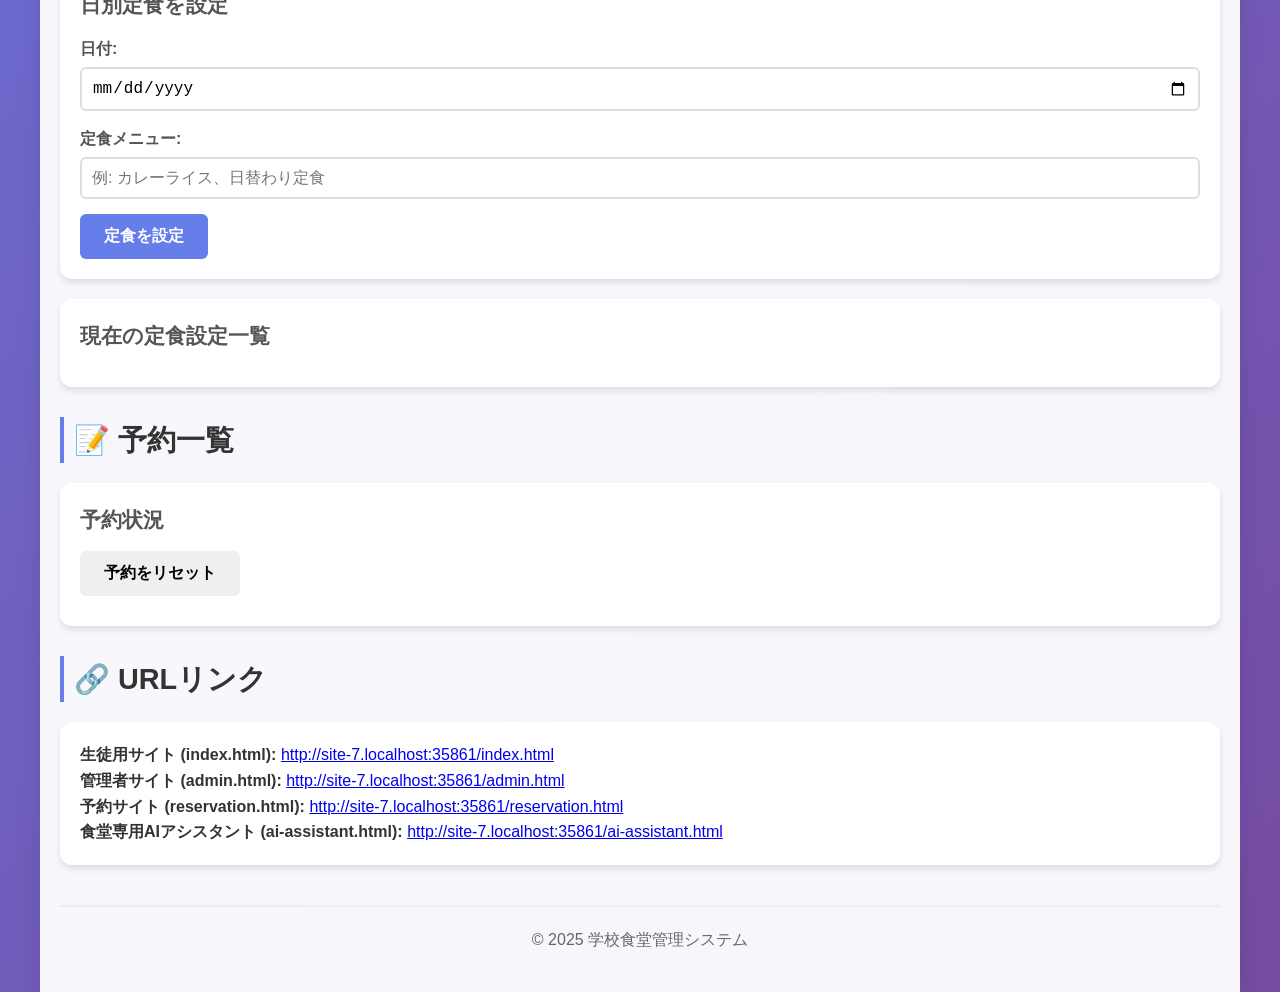
==== commit 1866f11b: "Add files via upload" ====
--- a/admin.html
+++ b/admin.html
@@ -489,7 +489,7 @@
         { name: '生徒用サイト (index.html)', file: 'index.html' },
         { name: '管理者サイト (admin.html)', file: 'admin.html' },
         { name: '予約サイト (reservation.html)', file: 'reservation.html' },
-        { name: '食堂専用ChatGPT (chatgpt.html)', file: 'chatgpt.html' }
+        { name: '食堂専用AIアシスタント (ai-assistant.html)', file: 'ai-assistant.html' }
       ];
       const linksDiv = document.getElementById('page-links');
       if (!linksDiv) return;
--- a/styles.css
+++ b/styles.css
@@ -39,6 +39,22 @@
 header p {
     font-size: 1.1rem;
     color: #666;
+}
+
+/* APIステータス */
+.api-status {
+    background-color: #fff3cd;
+    border: 1px solid #ffeaa7;
+    border-radius: 8px;
+    padding: 15px;
+    margin-top: 15px;
+    text-align: center;
+}
+
+.api-status p {
+    color: #856404;
+    font-weight: 500;
+    margin: 0;
 }
 
 /* セクション */
